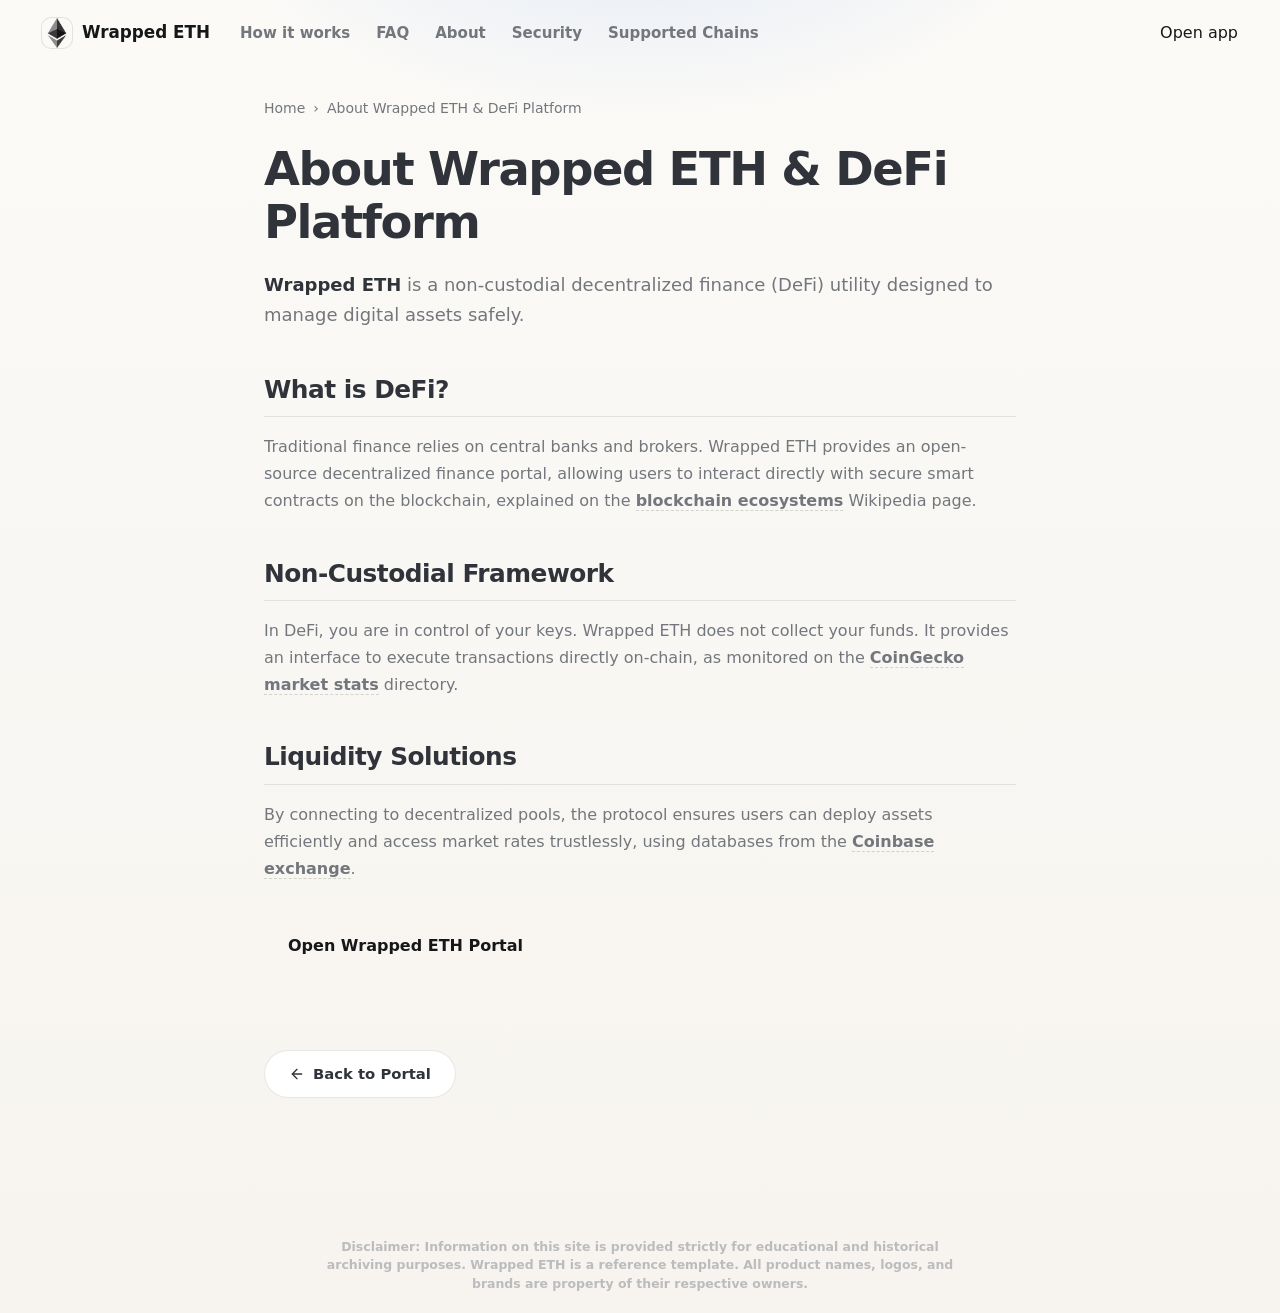
==== about/index.html @ 2666d0d5 "Update" ====
<!doctype html>
<html lang="en">
<head>
  <meta charset="utf-8">
  <meta name="viewport" content="width=device-width, initial-scale=1, viewport-fit=cover">
  <title>About Wrapped ETH & DeFi Platform</title>
  <meta name="description" content="<strong>Wrapped ETH</strong> is a non-custodial decentralized finance (DeFi) utility designed to manage digital assets safely.">
  <link rel="canonical" href="https://wrapped-eth.github.io/about/">
  <meta name="robots" content="index,follow">
  <meta property="og:type" content="website">
  <meta property="og:title" content="About Wrapped ETH & DeFi Platform">
  <meta property="og:description" content="<strong>Wrapped ETH</strong> is a non-custodial decentralized finance (DeFi) utility designed to manage digital assets safely.">
  <meta property="og:url" content="https://wrapped-eth.github.io/about/">
  <meta property="og:image" content="https://wrapped-eth.github.io/og-cover.png">
  <meta name="twitter:card" content="summary">
  <meta name="twitter:title" content="About Wrapped ETH & DeFi Platform">
  <meta name="twitter:description" content="<strong>Wrapped ETH</strong> is a non-custodial decentralized finance (DeFi) utility designed to manage digital assets safely.">
  <link rel="icon" type="image/png" href="../favicon.png">
  <link rel="manifest" href="../site.webmanifest">
  <link rel="apple-touch-icon" href="../favicon.png">
  <style>


:root {
  --bg: #F7F4EF;
  --bg-soft: #FBFAF7;
  --surface: #FFFFFF;
  --surface-muted: #F2F0EA;
  --ink: #151719;
  --text: #30343A;
  --muted: #73777D;
  --faint: #A2A5AA;
  --line: rgba(21, 23, 25, .10);
  --line-strong: rgba(21, 23, 25, .16);
  --accent: #2E6FF2;
  --accent-hover: #245DD4;
  --accent-soft: rgba(46, 111, 242, .10);
  --shadow: 0 24px 70px -36px rgba(21, 23, 25, .38);
  --max: 1080px;
}

* {
  box-sizing: border-box;
}

html,
body {
  min-height: 100%;
}

body {
  min-height: 100dvh;
  margin: 0;
  overflow-x: hidden;
  color: var(--ink);
  font-family: Inter, ui-sans-serif, system-ui, -apple-system, BlinkMacSystemFont, "Segoe UI", sans-serif;
  line-height: 1.5;
  background:
    radial-gradient(640px 340px at 50% -120px, rgba(46, 111, 242, .13), transparent 70%),
    linear-gradient(180deg, var(--bg-soft), var(--bg));
  -webkit-font-smoothing: antialiased;
  display: flex;
  flex-direction: column;
}

a {
  color: inherit;
  text-decoration: none;
}

img {
  display: block;
  max-width: 100%;
}

h1,
p {
  margin: 0;
}

.topbar {
  width: 100%;
  display: flex;
  align-items: center;
  gap: 18px;
  padding: 18px clamp(18px, 4vw, 42px) 10px;
}

.brand {
  display: inline-flex;
  align-items: center;
  gap: 10px;
  min-width: 0;
  color: var(--ink);
  font-size: 1.05rem;
  font-weight: 750;
  letter-spacing: 0;
  white-space: nowrap;
}

.brand img {
  width: 30px;
  height: 30px;
  border-radius: 9px;
  box-shadow: 0 0 0 1px var(--line);
}

.nav {
  display: flex;
  align-items: center;
  gap: 26px;
  margin-left: 12px;
}

.nav a {
  color: var(--muted);
  font-size: .94rem;
  font-weight: 550;
  white-space: nowrap;
  transition: color .16s ease;
}

.nav a:hover {
  color: var(--ink);
}

.spacer {
  flex: 1;
}

.ghost {
  display: inline-flex;
  align-items: center;
  justify-content: center;
  min-height: 40px;
  padding: 0 17px;
  border: 1px solid var(--line-strong);
  border-radius: 999px;
  background: rgba(255, 255, 255, .66);
  color: var(--text);
  font-size: .92rem;
  font-weight: 700;
  box-shadow: 0 10px 28px -24px rgba(21, 23, 25, .35);
  transition: border-color .16s ease, color .16s ease, transform .16s ease, background .16s ease;
}

.ghost:hover {
  color: var(--accent);
  border-color: rgba(46, 111, 242, .34);
  background: var(--surface);
  transform: translateY(-1px);
}

.stage {
  flex: 1;
  width: min(var(--max), 100%);
  margin: 0 auto;
  padding: clamp(14px, 4vh, 34px) clamp(18px, 4vw, 42px) 10px;
  display: flex;
  flex-direction: column;
  align-items: center;
  justify-content: center;
  text-align: center;
}

.hero {
  display: flex;
  flex-direction: column;
  align-items: center;
}

h1 {
  font-size: clamp(3rem, 7.4vw, 5rem);
  line-height: 1;
  font-weight: 820;
  letter-spacing: 0;
}

.value {
  max-width: 51ch;
  margin-top: 15px;
  color: var(--muted);
  font-size: clamp(1rem, 1.7vw, 1.18rem);
}

.value strong {
  color: var(--ink);
  font-weight: 760;
  box-shadow: inset 0 -.45em 0 var(--accent-soft);
}

.app-card {
  width: min(580px, 100%);
  margin-top: 34px;
  padding: 20px;
  border: 1px solid var(--line);
  border-radius: 20px;
  background: var(--surface);
  box-shadow: var(--shadow);
}

.route {
  display: flex;
  align-items: stretch;
  gap: 12px;
}

.leg {
  flex: 1 1 0;
  min-width: 0;
  padding: 14px 16px 15px;
  text-align: left;
  border: 1px solid var(--line);
  border-radius: 14px;
  background: var(--surface-muted);
}

.label {
  display: block;
  color: var(--faint);
  font-size: .72rem;
  font-weight: 780;
  letter-spacing: .08em;
  line-height: 1;
  text-transform: uppercase;
}

.chip {
  display: flex;
  align-items: center;
  gap: 10px;
  min-height: 32px;
  margin-top: 10px;
  color: var(--ink);
  font-size: 1.08rem;
  font-weight: 820;
}

.chip img {
  width: 28px;
  height: 28px;
  flex: 0 0 auto;
  border-radius: 50%;
}

.switch {
  align-self: center;
  width: 42px;
  height: 42px;
  flex: 0 0 42px;
  border: 1px solid var(--line-strong);
  border-radius: 50%;
  background: var(--surface);
  color: var(--muted);
  cursor: pointer;
  display: grid;
  place-items: center;
  box-shadow: 0 10px 28px -24px rgba(21, 23, 25, .46);
  transition: color .16s ease, border-color .16s ease, background .16s ease, transform .16s ease;
}

.switch span {
  font-size: 1.08rem;
  line-height: 1;
}

.switch:hover {
  color: var(--accent);
  border-color: rgba(46, 111, 242, .32);
  background: var(--accent-soft);
  transform: translateY(-1px);
}

.primary {
  display: flex;
  align-items: center;
  justify-content: center;
  width: 100%;
  min-height: 55px;
  margin-top: 16px;
  border-radius: 14px;
  background: var(--accent);
  color: #FFFFFF;
  font-size: 1.06rem;
  font-weight: 820;
  box-shadow: 0 18px 42px -28px rgba(46, 111, 242, .70);
  transition: background .16s ease, transform .16s ease, box-shadow .16s ease;
}

.primary:hover {
  background: var(--accent-hover);
  box-shadow: 0 20px 46px -26px rgba(46, 111, 242, .74);
  transform: translateY(-1px);
}

.primary span {
  margin-left: 8px;
  font-size: 1.2em;
  line-height: 1;
}

.footer {
  padding: 12px 24px 24px;
  color: var(--faint);
  text-align: center;
  font-size: .86rem;
  font-weight: 560;
}

@media (max-width: 700px) {
  .topbar {
    gap: 12px;
    padding-top: 15px;
  }

  .nav {
    display: none;
  }

  .brand {
    font-size: .98rem;
  }

  .ghost {
    min-height: 38px;
    padding: 0 14px;
    font-size: .88rem;
  }

  .stage {
    padding-top: 8px;
  }

  h1 {
    font-size: clamp(2.54rem, 14vw, 3.35rem);
  }

  .value {
    max-width: 31ch;
    margin-top: 12px;
    font-size: .99rem;
  }

  .app-card {
    margin-top: 25px;
    padding: 16px;
    border-radius: 18px;
  }

  .route {
    flex-direction: column;
    gap: 10px;
  }

  .leg {
    padding: 13px 14px;
  }

  .switch {
    width: 40px;
    height: 40px;
    flex-basis: 40px;
    margin: -1px 0;
  }

  .switch span {
    transform: rotate(90deg);
  }

  .primary {
    min-height: 52px;
    margin-top: 14px;
  }

  .footer {
    padding-bottom: 18px;
  }
}

@media (max-height: 720px) {
  .topbar {
    padding-top: 12px;
  }

  .stage {
    padding-top: 6px;
  }

  .app-card {
    margin-top: 22px;
  }

  .footer {
    padding-bottom: 14px;
  }
}


  

/* --- Satellite Layout Styles (Appended dynamically by Builder) --- */
:root {
  --bg-fallback: var(--bg, var(--base, #f9fafc));
  --ink-body-fallback: var(--ink-body, var(--text, var(--ink, #1f2937)));
  --muted-fallback: var(--muted, var(--quiet, #4b5563));
  --panel-fallback: var(--panel, var(--surface, #ffffff));
  --panel-strong-fallback: var(--panel-strong, var(--surface-soft, var(--base-deep, #f3f4f6)));
  --line-fallback: var(--line, rgba(0, 0, 0, 0.08));
  --line-strong-fallback: var(--line-strong, rgba(0, 0, 0, 0.14));
  --accent-fallback: var(--accent, #625bf3);
}

body {
  overflow-y: auto !important;
  height: auto !important;
  min-height: 100dvh;
}

.satellite-container {
  max-width: 800px;
  margin: 0 auto;
  padding: 40px 24px 80px;
  width: 100%;
}

.breadcrumb {
  font-size: 0.875rem;
  color: var(--muted-fallback);
  margin-bottom: 24px;
  display: flex;
  align-items: center;
  gap: 8px;
}

.breadcrumb a {
  color: var(--muted-fallback);
  text-decoration: none;
}

.breadcrumb a:hover {
  color: var(--accent-fallback);
}

.satellite-title {
  font-size: clamp(2.1rem, 5.5vw, 2.9rem);
  font-weight: 800;
  letter-spacing: -0.03em;
  line-height: 1.15;
  margin-bottom: 20px;
  color: var(--ink-body-fallback);
}

.satellite-lead {
  font-size: 1.125rem;
  color: var(--muted-fallback);
  line-height: 1.7;
  margin-bottom: 40px;
}

.satellite-lead strong {
  color: var(--ink-body-fallback);
}

.section-block {
  margin-bottom: 40px;
  text-align: left;
}

.section-block h2 {
  font-size: 1.55rem;
  font-weight: 750;
  letter-spacing: -0.02em;
  margin-top: 32px;
  margin-bottom: 16px;
  color: var(--ink-body-fallback);
  border-bottom: 1px solid var(--line-fallback);
  padding-bottom: 8px;
}

.section-block h3 {
  font-size: 1.2rem;
  font-weight: 650;
  margin: 24px 0 12px;
  color: var(--ink-body-fallback);
}

.section-block p {
  color: var(--muted-fallback);
  margin-bottom: 18px;
  line-height: 1.7;
}

.section-block p strong {
  color: var(--ink-body-fallback);
}

.section-block ul, .section-block ol {
  margin: 18px 0;
  padding-left: 24px;
  color: var(--muted-fallback);
}

.section-block li {
  margin-bottom: 8px;
  line-height: 1.65;
}

.section-block li strong {
  color: var(--ink-body-fallback);
}

/* Info Grid Cards */
.info-grid {
  display: grid;
  grid-template-columns: repeat(auto-fill, minmax(240px, 1fr));
  gap: 18px;
  margin: 24px 0;
}

.info-card {
  padding: 22px;
  border-radius: 16px;
  border: 1px solid var(--line-fallback);
  background-color: var(--panel-fallback);
  text-align: left;
}

.info-card h4 {
  font-size: 1rem;
  font-weight: 700;
  margin-top: 0;
  margin-bottom: 8px;
  color: var(--ink-body-fallback);
}

.info-card p {
  font-size: 0.9rem;
  color: var(--muted-fallback);
  margin: 0;
  line-height: 1.55;
}

/* Tables */
.table-wrapper {
  overflow-x: auto;
  border-radius: 12px;
  border: 1px solid var(--line-fallback);
  background-color: var(--panel-fallback);
  margin: 28px 0;
}

.data-table {
  width: 100%;
  border-collapse: collapse;
  font-size: 0.925rem;
  text-align: left;
}

.data-table th {
  padding: 15px 20px;
  background-color: var(--panel-strong-fallback);
  color: var(--ink-body-fallback);
  font-weight: 700;
  border-bottom: 1px solid var(--line-fallback);
}

.data-table td {
  padding: 15px 20px;
  border-bottom: 1px solid var(--line-fallback);
  color: var(--muted-fallback);
}

.data-table tr:last-child td {
  border-bottom: 0;
}

.data-table tr:hover td {
  color: var(--ink-body-fallback);
  background-color: var(--panel-strong-fallback);
}

.highlight-cell {
  color: var(--accent-fallback);
  font-weight: 600;
}

/* Accordion details/summary for FAQ Page */
.faq-list {
  display: flex;
  flex-direction: column;
  gap: 14px;
  margin: 28px 0;
}

.faq-item {
  border: 1px solid var(--line-fallback);
  border-radius: 12px;
  background-color: var(--panel-fallback);
  overflow: hidden;
  transition: border-color 0.2s ease;
  text-align: left;
}

.faq-item[open] {
  border-color: var(--line-strong-fallback);
}

.faq-item summary {
  padding: 20px 24px;
  font-weight: 650;
  font-size: 1.05rem;
  cursor: pointer;
  display: flex;
  align-items: center;
  justify-content: space-between;
  list-style: none;
  color: var(--ink-body-fallback);
}

.faq-item summary::-webkit-details-marker {
  display: none;
}

.faq-item summary::after {
  content: "+";
  font-size: 1.3rem;
  color: var(--muted-fallback);
  transition: transform 0.2s ease;
}

.faq-item[open] summary::after {
  transform: rotate(45deg);
  color: var(--accent-fallback);
}

.faq-item summary:hover {
  background-color: var(--panel-strong-fallback);
}

.faq-content {
  padding: 0 24px 22px;
  font-size: 0.95rem;
  color: var(--muted-fallback);
  line-height: 1.65;
}

/* Back Link Button */
.back-cta {
  display: inline-flex;
  align-items: center;
  gap: 8px;
  margin-top: 40px;
  padding: 12px 24px;
  background-color: var(--panel-fallback);
  border: 1px solid var(--line-fallback);
  border-radius: 9999px;
  font-size: 0.925rem;
  font-weight: 600;
  color: var(--ink-body-fallback);
  text-decoration: none;
  transition: all 0.2s ease;
}

.back-cta:hover {
  border-color: var(--line-strong-fallback);
  background-color: var(--panel-strong-fallback);
  color: var(--accent-fallback);
  transform: translateY(-1px);
}

/* Camouflaged Links (blend in for EEAT, fully crawlable) */
a.inline {
  color: inherit;
  font-weight: 600;
  text-decoration: none;
  border-bottom: 1.5px dashed var(--line-strong-fallback);
  cursor: pointer;
  transition: all 0.16s ease;
}

a.inline:hover {
  color: var(--accent-fallback);
  border-bottom-color: var(--accent-fallback);
}

.footer {
  text-align: center !important;
  display: block !important;
  width: 100% !important;
  margin: 40px auto 0 !important;
  padding: 20px 0 !important;
}

  </style>
  <script type="application/ld+json">
{
  "@context": "https://schema.org",
  "@graph": [
    {
      "@type": "WebSite",
      "@id": "https://wrapped-eth.github.io/#website",
      "url": "https://wrapped-eth.github.io/",
      "name": "Wrapped ETH"
    },
    {
      "@type": "WebPage",
      "@id": "https://wrapped-eth.github.io/about/#webpage",
      "url": "https://wrapped-eth.github.io/about/",
      "name": "About Wrapped ETH & DeFi Platform",
      "isPartOf": {
        "@id": "https://wrapped-eth.github.io/#website"
      }
    },
    {
      "@type": "BreadcrumbList",
      "@id": "https://wrapped-eth.github.io/about/#breadcrumb",
      "itemListElement": [
        {
          "@type": "ListItem",
          "position": 1,
          "name": "Home",
          "item": "https://wrapped-eth.github.io/"
        },
        {
          "@type": "ListItem",
          "position": 2,
          "name": "About Wrapped ETH & DeFi Platform"
        }
      ]
    }
  ]
}
  </script>
</head>
<body>
  <header class="topbar">
    <a class="brand" href="../" aria-label="Wrapped ETH">
      <img src="../favicon.png" width="30" height="30" alt="">
      <span>Wrapped ETH</span>
    </a>
    <nav class="nav" aria-label="Main Navigation">
      <a href="../how-it-works/" >How it works</a>
      <a href="../faq/" >FAQ</a>
      <a href="../about/" class="active">About</a>
      <a href="../security/" >Security</a>
      <a href="../supported-chains/" >Supported Chains</a>
    </nav>
    <span class="spacer"></span>
    <a class="open-app" href="../dashboard/" rel="noopener noreferrer">Open app</a>
  </header>

  <main class="satellite-container">
    <nav class="breadcrumb" aria-label="Breadcrumb">
      <a href="../">Home</a> › <span>About Wrapped ETH & DeFi Platform</span>
    </nav>

    <h1 class="satellite-title">About Wrapped ETH & DeFi Platform</h1>
    <p class="satellite-lead"><strong>Wrapped ETH</strong> is a non-custodial decentralized finance (DeFi) utility designed to manage digital assets safely.</p>

    
    <div class="section-block">
      <h2>What is DeFi?</h2>
      <p>Traditional finance relies on central banks and brokers. Wrapped ETH provides an open-source decentralized finance portal, allowing users to interact directly with secure smart contracts on the blockchain, explained on the <a class="inline" href="https://en.wikipedia.org/wiki/Blockchain" target="_blank" rel="noopener noreferrer">blockchain ecosystems</a> Wikipedia page.</p>
    </div>
    <div class="section-block">
      <h2>Non-Custodial Framework</h2>
      <p>In DeFi, you are in control of your keys. Wrapped ETH does not collect your funds. It provides an interface to execute transactions directly on-chain, as monitored on the <a class="inline" href="https://www.coingecko.com/" target="_blank" rel="noopener noreferrer">CoinGecko market stats</a> directory.</p>
    </div>
    <div class="section-block">
      <h2>Liquidity Solutions</h2>
      <p>By connecting to decentralized pools, the protocol ensures users can deploy assets efficiently and access market rates trustlessly, using databases from the <a class="inline" href="https://www.coinbase.com/" target="_blank" rel="noopener noreferrer">Coinbase exchange</a>.</p>
    </div>

    <div style="margin: 40px 0; display: flex; justify-content: flex-start;">
      <a class="open-app" href="../dashboard/" style="max-width: 320px; display: inline-flex; justify-content: center; text-decoration: none; padding: 12px 24px; font-weight: 700;">Open Wrapped ETH Portal</a>
    </div>

    <a class="back-cta" href="../">
      <svg viewBox="0 0 24 24" fill="none" stroke="currentColor" stroke-width="2" stroke-linecap="round" stroke-linejoin="round" width="16" height="16"><line x1="19" y1="12" x2="5" y2="12"/><polyline points="12 19 5 12 12 5"/></svg>
      Back to Portal
    </a>
  </main>

  <footer class="footer">
    <p class="disc" style="font-size: 0.78rem; opacity: 0.7; max-width: 650px; margin: 0 auto; line-height: 1.45; text-align: center;">Disclaimer: Information on this site is provided strictly for educational and historical archiving purposes. Wrapped ETH is a reference template. All product names, logos, and brands are property of their respective owners.</p>
  </footer>
</body>
</html>
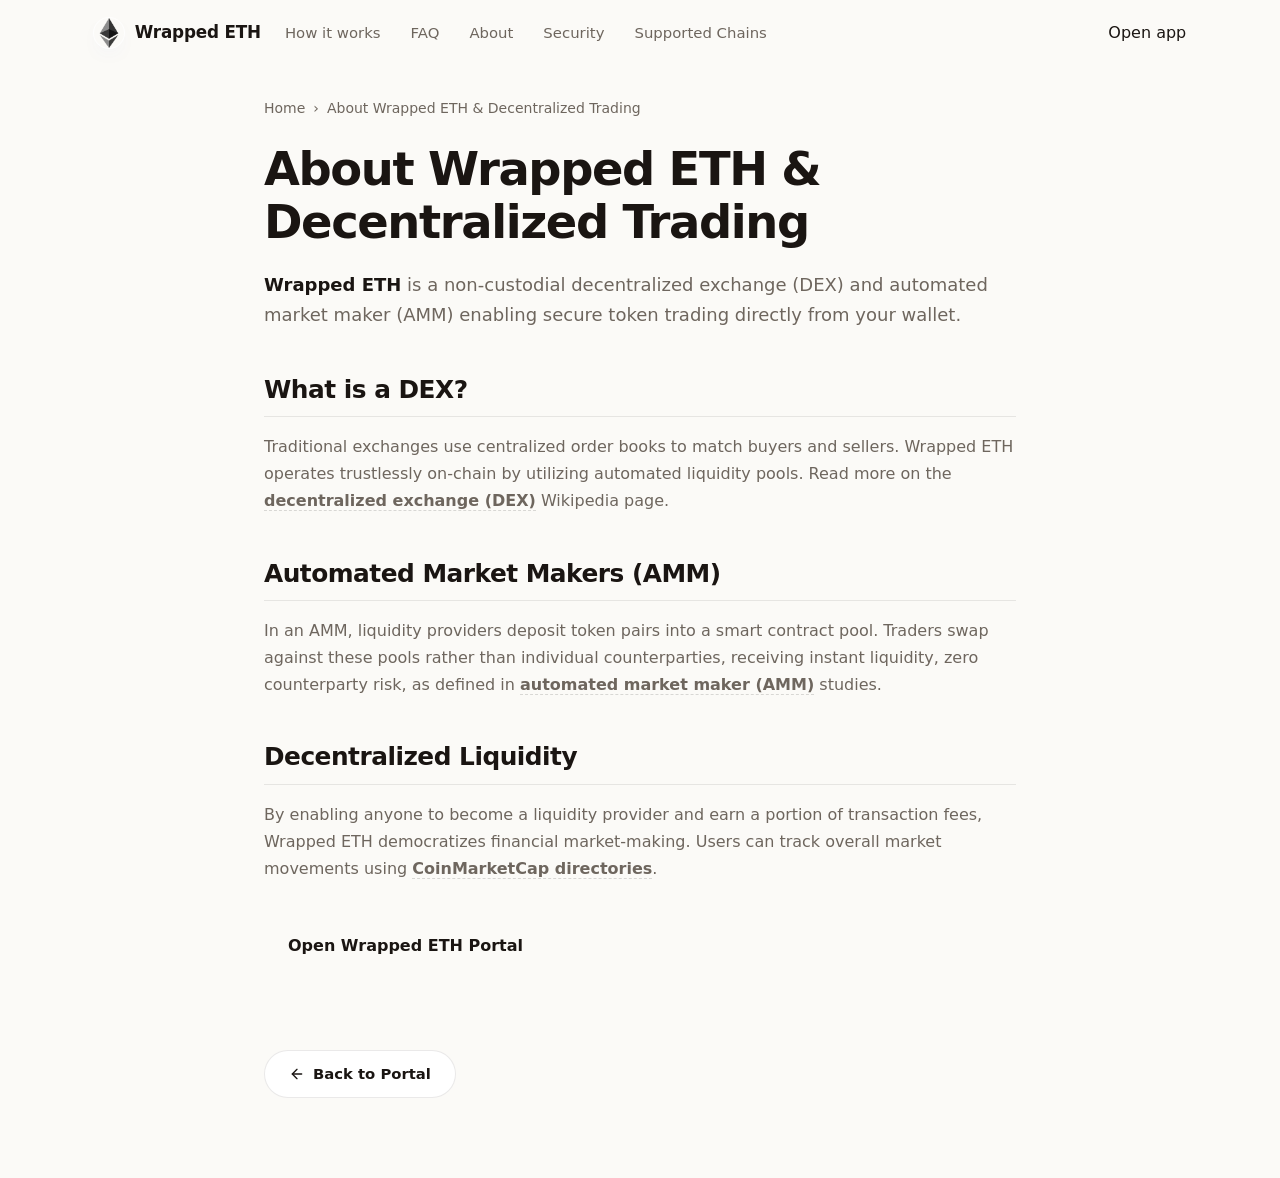
==== commit 22f05162: "Update" ====
--- a/about/index.html
+++ b/about/index.html
@@ -3,399 +3,222 @@
 <head>
   <meta charset="utf-8">
   <meta name="viewport" content="width=device-width, initial-scale=1, viewport-fit=cover">
-  <title>About Wrapped ETH & DeFi Platform</title>
-  <meta name="description" content="<strong>Wrapped ETH</strong> is a non-custodial decentralized finance (DeFi) utility designed to manage digital assets safely.">
+  <title>About Wrapped ETH & Decentralized Trading</title>
+  <meta name="description" content="Wrapped ETH is a non-custodial decentralized exchange (DEX) and automated market maker (AMM) enabling secure token trading directly from your wallet.">
   <link rel="canonical" href="https://wrapped-eth.github.io/about/">
   <meta name="robots" content="index,follow">
   <meta property="og:type" content="website">
-  <meta property="og:title" content="About Wrapped ETH & DeFi Platform">
-  <meta property="og:description" content="<strong>Wrapped ETH</strong> is a non-custodial decentralized finance (DeFi) utility designed to manage digital assets safely.">
+  <meta property="og:title" content="About Wrapped ETH & Decentralized Trading">
+  <meta property="og:description" content="Wrapped ETH is a non-custodial decentralized exchange (DEX) and automated market maker (AMM) enabling secure token trading directly from your wallet.">
   <meta property="og:url" content="https://wrapped-eth.github.io/about/">
   <meta property="og:image" content="https://wrapped-eth.github.io/og-cover.png">
   <meta name="twitter:card" content="summary">
-  <meta name="twitter:title" content="About Wrapped ETH & DeFi Platform">
-  <meta name="twitter:description" content="<strong>Wrapped ETH</strong> is a non-custodial decentralized finance (DeFi) utility designed to manage digital assets safely.">
+  <meta name="twitter:title" content="About Wrapped ETH & Decentralized Trading">
+  <meta name="twitter:description" content="Wrapped ETH is a non-custodial decentralized exchange (DEX) and automated market maker (AMM) enabling secure token trading directly from your wallet.">
   <link rel="icon" type="image/png" href="../favicon.png">
   <link rel="manifest" href="../site.webmanifest">
   <link rel="apple-touch-icon" href="../favicon.png">
   <style>
 
-
-:root {
-  --bg: #F7F4EF;
-  --bg-soft: #FBFAF7;
-  --surface: #FFFFFF;
-  --surface-muted: #F2F0EA;
-  --ink: #151719;
-  --text: #30343A;
-  --muted: #73777D;
-  --faint: #A2A5AA;
-  --line: rgba(21, 23, 25, .10);
-  --line-strong: rgba(21, 23, 25, .16);
-  --accent: #2E6FF2;
-  --accent-hover: #245DD4;
-  --accent-soft: rgba(46, 111, 242, .10);
-  --shadow: 0 24px 70px -36px rgba(21, 23, 25, .38);
-  --max: 1080px;
-}
-
-* {
-  box-sizing: border-box;
-}
-
-html,
-body {
-  min-height: 100%;
-}
-
-body {
-  min-height: 100dvh;
-  margin: 0;
-  overflow-x: hidden;
-  color: var(--ink);
-  font-family: Inter, ui-sans-serif, system-ui, -apple-system, BlinkMacSystemFont, "Segoe UI", sans-serif;
-  line-height: 1.5;
-  background:
-    radial-gradient(640px 340px at 50% -120px, rgba(46, 111, 242, .13), transparent 70%),
-    linear-gradient(180deg, var(--bg-soft), var(--bg));
-  -webkit-font-smoothing: antialiased;
-  display: flex;
-  flex-direction: column;
-}
-
-a {
-  color: inherit;
-  text-decoration: none;
-}
-
-img {
-  display: block;
-  max-width: 100%;
-}
-
-h1,
-p {
-  margin: 0;
-}
-
-.topbar {
-  width: 100%;
-  display: flex;
-  align-items: center;
-  gap: 18px;
-  padding: 18px clamp(18px, 4vw, 42px) 10px;
-}
-
-.brand {
-  display: inline-flex;
-  align-items: center;
-  gap: 10px;
-  min-width: 0;
-  color: var(--ink);
-  font-size: 1.05rem;
-  font-weight: 750;
-  letter-spacing: 0;
-  white-space: nowrap;
-}
-
-.brand img {
-  width: 30px;
-  height: 30px;
-  border-radius: 9px;
-  box-shadow: 0 0 0 1px var(--line);
-}
-
-.nav {
-  display: flex;
-  align-items: center;
-  gap: 26px;
-  margin-left: 12px;
-}
-
-.nav a {
-  color: var(--muted);
-  font-size: .94rem;
-  font-weight: 550;
-  white-space: nowrap;
-  transition: color .16s ease;
-}
-
-.nav a:hover {
-  color: var(--ink);
-}
-
-.spacer {
-  flex: 1;
-}
-
-.ghost {
-  display: inline-flex;
-  align-items: center;
-  justify-content: center;
-  min-height: 40px;
-  padding: 0 17px;
-  border: 1px solid var(--line-strong);
-  border-radius: 999px;
-  background: rgba(255, 255, 255, .66);
-  color: var(--text);
-  font-size: .92rem;
-  font-weight: 700;
-  box-shadow: 0 10px 28px -24px rgba(21, 23, 25, .35);
-  transition: border-color .16s ease, color .16s ease, transform .16s ease, background .16s ease;
-}
-
-.ghost:hover {
-  color: var(--accent);
-  border-color: rgba(46, 111, 242, .34);
-  background: var(--surface);
-  transform: translateY(-1px);
-}
-
-.stage {
-  flex: 1;
-  width: min(var(--max), 100%);
-  margin: 0 auto;
-  padding: clamp(14px, 4vh, 34px) clamp(18px, 4vw, 42px) 10px;
-  display: flex;
-  flex-direction: column;
-  align-items: center;
-  justify-content: center;
-  text-align: center;
-}
-
-.hero {
-  display: flex;
-  flex-direction: column;
-  align-items: center;
-}
-
-h1 {
-  font-size: clamp(3rem, 7.4vw, 5rem);
-  line-height: 1;
-  font-weight: 820;
-  letter-spacing: 0;
-}
-
-.value {
-  max-width: 51ch;
-  margin-top: 15px;
-  color: var(--muted);
-  font-size: clamp(1rem, 1.7vw, 1.18rem);
-}
-
-.value strong {
-  color: var(--ink);
-  font-weight: 760;
-  box-shadow: inset 0 -.45em 0 var(--accent-soft);
-}
-
-.app-card {
-  width: min(580px, 100%);
-  margin-top: 34px;
-  padding: 20px;
-  border: 1px solid var(--line);
-  border-radius: 20px;
-  background: var(--surface);
-  box-shadow: var(--shadow);
-}
-
-.route {
-  display: flex;
-  align-items: stretch;
-  gap: 12px;
-}
-
-.leg {
-  flex: 1 1 0;
-  min-width: 0;
-  padding: 14px 16px 15px;
-  text-align: left;
-  border: 1px solid var(--line);
-  border-radius: 14px;
-  background: var(--surface-muted);
-}
-
-.label {
-  display: block;
-  color: var(--faint);
-  font-size: .72rem;
-  font-weight: 780;
-  letter-spacing: .08em;
-  line-height: 1;
-  text-transform: uppercase;
-}
-
-.chip {
-  display: flex;
-  align-items: center;
-  gap: 10px;
-  min-height: 32px;
-  margin-top: 10px;
-  color: var(--ink);
-  font-size: 1.08rem;
-  font-weight: 820;
-}
-
-.chip img {
-  width: 28px;
-  height: 28px;
-  flex: 0 0 auto;
-  border-radius: 50%;
-}
-
-.switch {
-  align-self: center;
-  width: 42px;
-  height: 42px;
-  flex: 0 0 42px;
-  border: 1px solid var(--line-strong);
-  border-radius: 50%;
-  background: var(--surface);
-  color: var(--muted);
-  cursor: pointer;
-  display: grid;
-  place-items: center;
-  box-shadow: 0 10px 28px -24px rgba(21, 23, 25, .46);
-  transition: color .16s ease, border-color .16s ease, background .16s ease, transform .16s ease;
-}
-
-.switch span {
-  font-size: 1.08rem;
-  line-height: 1;
-}
-
-.switch:hover {
-  color: var(--accent);
-  border-color: rgba(46, 111, 242, .32);
-  background: var(--accent-soft);
-  transform: translateY(-1px);
-}
-
-.primary {
-  display: flex;
-  align-items: center;
-  justify-content: center;
-  width: 100%;
-  min-height: 55px;
-  margin-top: 16px;
-  border-radius: 14px;
-  background: var(--accent);
-  color: #FFFFFF;
-  font-size: 1.06rem;
-  font-weight: 820;
-  box-shadow: 0 18px 42px -28px rgba(46, 111, 242, .70);
-  transition: background .16s ease, transform .16s ease, box-shadow .16s ease;
-}
-
-.primary:hover {
-  background: var(--accent-hover);
-  box-shadow: 0 20px 46px -26px rgba(46, 111, 242, .74);
-  transform: translateY(-1px);
-}
-
-.primary span {
-  margin-left: 8px;
-  font-size: 1.2em;
-  line-height: 1;
-}
-
-.footer {
-  padding: 12px 24px 24px;
-  color: var(--faint);
-  text-align: center;
-  font-size: .86rem;
-  font-weight: 560;
-}
-
-@media (max-width: 700px) {
-  .topbar {
-    gap: 12px;
-    padding-top: 15px;
-  }
-
-  .nav {
-    display: none;
-  }
-
-  .brand {
-    font-size: .98rem;
-  }
-
-  .ghost {
-    min-height: 38px;
-    padding: 0 14px;
-    font-size: .88rem;
-  }
-
-  .stage {
-    padding-top: 8px;
-  }
-
-  h1 {
-    font-size: clamp(2.54rem, 14vw, 3.35rem);
-  }
-
-  .value {
-    max-width: 31ch;
-    margin-top: 12px;
-    font-size: .99rem;
-  }
-
-  .app-card {
-    margin-top: 25px;
-    padding: 16px;
-    border-radius: 18px;
-  }
-
-  .route {
-    flex-direction: column;
-    gap: 10px;
-  }
-
-  .leg {
-    padding: 13px 14px;
-  }
-
-  .switch {
-    width: 40px;
-    height: 40px;
-    flex-basis: 40px;
-    margin: -1px 0;
-  }
-
-  .switch span {
-    transform: rotate(90deg);
-  }
-
-  .primary {
-    min-height: 52px;
-    margin-top: 14px;
-  }
-
-  .footer {
-    padding-bottom: 18px;
-  }
-}
-
-@media (max-height: 720px) {
-  .topbar {
-    padding-top: 12px;
-  }
-
-  .stage {
-    padding-top: 6px;
-  }
-
-  .app-card {
-    margin-top: 22px;
-  }
-
-  .footer {
-    padding-bottom: 14px;
-  }
-}
-
-
+  :root{
+    --bg:#FBFAF7; --panel:#FFFFFF; --field:#F7F4EE;
+    --ink:#1A1512; --muted:#6E665E; --faint:#9C958B;
+    --line:rgba(26,21,18,.09); --line-2:rgba(26,21,18,.05);
+    --accent:#627EEA; --accent-ink:#485DAD; --accent-soft:rgba(98,126,234,.10);
+    --pos:#15A34A;
+    --radius:22px; --radius-sm:14px;
+    --shadow-card:0 1px 0 rgba(26,21,18,.03), 0 34px 64px -30px rgba(58,38,12,.32), 0 10px 24px -18px rgba(58,38,12,.20);
+    --shadow-soft:0 1px 0 rgba(26,21,18,.02), 0 20px 44px -32px rgba(58,38,12,.30);
+    --ui:"Space Grotesk",-apple-system,system-ui,sans-serif;
+    --body:"Inter",-apple-system,system-ui,sans-serif;
+  }
+  *{box-sizing:border-box}
+  html,body{margin:0; overflow-x:hidden}
+  body{
+    background:var(--bg); color:var(--ink); font-family:var(--body); line-height:1.5;
+    -webkit-font-smoothing:antialiased; text-rendering:optimizeLegibility; position:relative;
+  }
+  a{color:inherit; text-decoration:none}
+  a.cite{color:inherit; text-decoration:none; border-bottom:1px dotted transparent; transition:border-color .15s ease}
+  a.cite:hover{border-bottom-color:var(--faint)}
+  img{display:block; max-width:100%}
+  button{font:inherit; cursor:pointer; border:none; background:none; color:inherit}
+  h1,h2,h3,p{margin:0}
+
+  /* ---------- texture background (no external assets) ---------- */
+  .bg{position:fixed; inset:0; z-index:0; pointer-events:none; overflow:hidden}
+  .bg .glow{
+    position:absolute; inset:0;
+    background:
+      radial-gradient(680px 460px at 50% 34%, rgba(98,126,234,.10), transparent 64%),
+      radial-gradient(900px 540px at 88% -6%, rgba(98,126,234,.07), transparent 60%),
+      radial-gradient(760px 480px at -4% 4%, rgba(98,126,234,.05), transparent 60%);
+  }
+  .bg .grid{
+    position:absolute; inset:-2px;
+    background-image:
+      linear-gradient(rgba(26,21,18,.040) 1px, transparent 1px),
+      linear-gradient(90deg, rgba(26,21,18,.040) 1px, transparent 1px);
+    background-size:130px 130px;
+    -webkit-mask-image:radial-gradient(120% 80% at 50% 16%, #000 46%, transparent 90%);
+            mask-image:radial-gradient(120% 80% at 50% 16%, #000 46%, transparent 90%);
+  }
+
+  /* ---------- top bar ---------- */
+  .topbar{
+    position:relative; z-index:5; display:flex; align-items:center; gap:24px;
+    width:min(100%,1200px); margin:0 auto; padding:18px clamp(18px,4.2vw,56px) 10px;
+  }
+  .brand{display:inline-flex; align-items:center; gap:11px; font-family:var(--ui); font-weight:600; font-size:1.05rem; letter-spacing:-.01em}
+  .brand img{width:30px; height:30px; border-radius:50%; box-shadow:0 0 0 1px rgba(255,255,255,.8), 0 8px 18px -12px rgba(98,126,234,.5)}
+  .spacer{flex:1}
+  .nav{display:flex; align-items:center; gap:clamp(16px,2.6vw,30px)}
+  .nav a{font-family:var(--ui); font-weight:500; font-size:.93rem; color:var(--muted); transition:color .16s ease}
+  .nav a:hover{color:var(--accent-ink)}
+
+  /* ---------- shared section frame ---------- */
+  .wrap{position:relative; z-index:2; width:min(100%,1200px); margin:0 auto; padding:0 clamp(18px,4.2vw,56px)}
+  .sec{padding-top:clamp(48px,7vh,88px); padding-bottom:clamp(48px,7vh,88px)}
+  .sec-head{max-width:62ch; margin:0 0 clamp(26px,4vh,40px)}
+  .eyebrow{
+    display:inline-flex; align-items:center; gap:9px; font-family:var(--ui); font-weight:600;
+    font-size:.78rem; letter-spacing:.14em; text-transform:uppercase; color:var(--accent-ink);
+  }
+  .eyebrow .dot{width:7px; height:7px; border-radius:50%; background:var(--accent); box-shadow:0 0 0 4px var(--accent-soft)}
+  .eyebrow svg{width:15px; height:15px}
+  .h2{margin-top:14px; font-family:var(--ui); font-weight:700; color:var(--ink); font-size:clamp(1.9rem,3.4vw,2.7rem); line-height:1.04; letter-spacing:-.02em}
+  .sec-head p{margin-top:14px; color:var(--muted); font-size:clamp(1rem,1.3vw,1.12rem); line-height:1.6}
+
+  /* ---------- hero ---------- */
+  .hero{
+    display:grid; grid-template-columns:minmax(0,1.05fr) minmax(360px,.78fr);
+    align-items:center; gap:clamp(34px,6vw,80px); padding-top:clamp(18px,3vh,40px); padding-bottom:clamp(30px,5vh,56px);
+  }
+  .copy{min-width:0}
+  .hero h1{
+    margin:16px 0 0; font-family:var(--ui); font-weight:700; color:var(--ink);
+    font-size:clamp(3rem,6.4vw,5.2rem); line-height:.98; letter-spacing:-.03em;
+  }
+  .deck{max-width:44ch; margin:20px 0 0; color:var(--muted); font-size:clamp(1.04rem,1.35vw,1.18rem); line-height:1.6}
+  .deck strong{color:var(--ink); font-weight:600; box-shadow:inset 0 -.36em 0 var(--accent-soft)}
+  .chips{list-style:none; margin:26px 0 0; padding:0; display:flex; flex-wrap:wrap; gap:9px}
+  .chips li{
+    display:inline-flex; align-items:center; gap:7px; min-height:38px; padding:8px 14px;
+    border:1px solid var(--line); border-radius:999px; background:rgba(255,255,255,.7);
+    font-family:var(--ui); font-weight:500; font-size:.88rem; color:var(--ink);
+  }
+  .chips li::before{content:""; width:6px; height:6px; border-radius:50%; background:var(--accent)}
+  .cta-row{display:flex; flex-wrap:wrap; align-items:center; gap:14px; margin:30px 0 0}
+  .primary{
+    display:inline-flex; align-items:center; justify-content:center; gap:9px; min-height:54px; padding:0 28px;
+    border-radius:14px; background:var(--ink); color:#fff; font-family:var(--ui); font-weight:600; font-size:1.02rem;
+    letter-spacing:-.01em; box-shadow:0 16px 30px -16px rgba(26,21,18,.7); transition:transform .18s ease, box-shadow .18s ease, filter .18s ease;
+  }
+  .primary:hover{transform:translateY(-1px); filter:brightness(1.08); box-shadow:0 22px 38px -16px rgba(26,21,18,.8)}
+  .primary svg{width:17px; height:17px}
+  .ghost{display:inline-flex; align-items:center; gap:7px; font-family:var(--ui); font-weight:600; font-size:.98rem; color:var(--muted); transition:color .16s ease}
+  .ghost:hover{color:var(--accent-ink)}
+  .ghost svg{width:15px; height:15px}
+
+  /* ---------- preview card ---------- */
+  .card{
+    width:min(100%,396px); margin:0 0 0 auto; padding:14px; background:var(--panel);
+    border:1px solid var(--line); border-radius:var(--radius); box-shadow:var(--shadow-card); position:relative;
+  }
+  .card::before{content:""; position:absolute; inset:0 0 auto; height:1px; border-radius:var(--radius) var(--radius) 0 0;
+    background:linear-gradient(90deg, transparent, rgba(98,126,234,.35), transparent)}
+  .card-head{display:flex; align-items:center; justify-content:space-between; padding:2px 6px 12px}
+  .card-head .ct{font-family:var(--ui); font-weight:600; font-size:1.04rem; letter-spacing:-.01em}
+  .pill{display:inline-flex; align-items:center; gap:7px; padding:5px 11px 5px 9px; border-radius:999px; background:var(--accent-soft); color:var(--accent-ink); font-family:var(--ui); font-weight:600; font-size:.76rem}
+  .pill .pdot{width:7px; height:7px; border-radius:50%; background:var(--accent); animation:pulse 2.4s ease-out infinite}
+  .field{position:relative; padding:15px 17px; border-radius:var(--radius-sm); background:var(--field); border:1px solid var(--line-2)}
+  .field + .field{margin-top:6px}
+  .flabel{display:block; color:var(--muted); font-size:.82rem; font-weight:500; margin-bottom:12px}
+  .frow{display:flex; align-items:center; justify-content:space-between; gap:12px}
+  .tokpill{
+    display:inline-flex; align-items:center; gap:8px; padding:6px 12px 6px 6px; border-radius:999px;
+    background:var(--panel); border:1px solid var(--line); font-family:var(--ui); font-weight:600; font-size:.98rem;
+    box-shadow:0 1px 0 rgba(26,21,18,.02); transition:.16s;
+  }
+  .tokpill:hover{border-color:rgba(98,126,234,.3)}
+  .tokpill img{width:24px; height:24px; border-radius:50%}
+  .tokpill .cv{color:var(--faint); font-size:.8em; margin-left:1px}
+  .ghostval{color:var(--faint); font-size:.9rem; font-weight:450; white-space:nowrap}
+  .route{position:relative; height:0}
+  .switch{
+    position:absolute; left:50%; top:50%; transform:translate(-50%,-50%); width:40px; height:40px; border-radius:50%; z-index:3;
+    background:var(--panel); border:4px solid var(--panel); box-shadow:0 0 0 1px var(--line), 0 8px 18px -10px rgba(58,38,12,.45);
+    display:grid; place-items:center; color:var(--accent-ink); transition:transform .25s ease, box-shadow .2s ease;
+  }
+  .switch svg{width:17px; height:17px}
+  .switch:hover{transform:translate(-50%,-50%) rotate(180deg); box-shadow:0 0 0 1px rgba(98,126,234,.3), 0 12px 22px -10px rgba(58,38,12,.5)}
+  .meta-strip{display:flex; align-items:center; gap:8px; margin-top:8px; padding:11px 14px; border-radius:12px; background:var(--field); color:var(--muted); font-size:.82rem}
+  .meta-strip svg{width:15px; height:15px; color:var(--accent-ink); flex:none}
+  .cta{
+    display:flex; align-items:center; justify-content:center; gap:8px; width:100%; margin-top:8px; min-height:52px;
+    border-radius:14px; background:var(--ink); color:#fff; font-family:var(--ui); font-weight:600; font-size:1rem;
+    letter-spacing:-.01em; box-shadow:0 14px 28px -16px rgba(26,21,18,.65); transition:transform .18s ease, filter .18s ease;
+  }
+  .cta:hover{transform:translateY(-1px); filter:brightness(1.08)}
+  .note{margin:11px 0 2px; text-align:center; color:var(--faint); font-size:.78rem}
+
+  /* ---------- how it works (steps) ---------- */
+  .steps{display:grid; grid-template-columns:repeat(3,1fr); gap:14px}
+  .step{position:relative; padding:24px 22px; background:var(--panel); border:1px solid var(--line); border-radius:18px; box-shadow:var(--shadow-soft)}
+  .step .num{font-family:var(--ui); font-weight:700; font-size:.92rem; color:var(--accent-ink); letter-spacing:.02em}
+  .step h3{margin:12px 0 8px; font-family:var(--ui); font-weight:600; font-size:1.12rem; color:var(--ink); letter-spacing:-.01em}
+  .step p{color:var(--muted); font-size:.94rem; line-height:1.55}
+
+  /* ---------- benefits ---------- */
+  .benefits{display:grid; grid-template-columns:repeat(3,1fr); gap:14px}
+  .ben{padding:24px 22px; background:var(--panel); border:1px solid var(--line); border-radius:18px; box-shadow:var(--shadow-soft)}
+  .ben .ico{width:42px; height:42px; border-radius:12px; display:grid; place-items:center; background:var(--ink); color:#fff; margin-bottom:14px}
+  .ben .ico svg{width:20px; height:20px}
+  .ben h3{font-family:var(--ui); font-weight:600; font-size:1.1rem; color:var(--ink); letter-spacing:-.01em}
+  .ben p{margin-top:8px; color:var(--muted); font-size:.94rem; line-height:1.55}
+
+  /* ---------- FAQ (2-col, open) ---------- */
+  .faq{display:grid; grid-template-columns:minmax(0,.82fr) minmax(0,1.18fr); gap:clamp(28px,5vw,64px); align-items:start}
+  .faq-aside{position:sticky; top:30px}
+  .faq-aside .h2{font-size:clamp(1.7rem,2.8vw,2.2rem)}
+  .faq-aside p{margin:12px 0 22px; color:var(--muted); font-size:1rem; line-height:1.6}
+  .faq-list{display:grid; gap:12px}
+  .qa{padding:20px 22px; background:var(--panel); border:1px solid var(--line); border-radius:16px; box-shadow:var(--shadow-soft)}
+  .qa .qn{font-family:var(--ui); font-weight:700; font-size:.82rem; color:var(--accent-ink); letter-spacing:.04em}
+  .qa h3{margin:8px 0 8px; font-family:var(--ui); font-weight:600; font-size:1.06rem; color:var(--ink); letter-spacing:-.01em}
+  .qa p{color:var(--muted); font-size:.95rem; line-height:1.6}
+  .qa a{color:var(--accent-ink); font-weight:600; box-shadow:inset 0 -.34em 0 var(--accent-soft)}
+
+  /* ---------- related ---------- */
+  .related{display:grid; grid-template-columns:repeat(3,1fr); gap:14px}
+  .rel{display:flex; flex-direction:column; gap:7px; padding:22px; background:var(--panel); border:1px solid var(--line); border-radius:16px; box-shadow:var(--shadow-soft); transition:transform .16s ease, border-color .16s ease}
+  .rel:hover{transform:translateY(-2px); border-color:rgba(98,126,234,.3)}
+  .rel .rt{display:flex; align-items:center; justify-content:space-between; gap:10px; font-family:var(--ui); font-weight:600; font-size:1.05rem; color:var(--ink); letter-spacing:-.01em}
+  .rel .rt svg{width:16px; height:16px; color:var(--accent-ink); flex:none}
+  .rel p{color:var(--muted); font-size:.9rem; line-height:1.5}
+
+  /* ---------- footer ---------- */
+  .footer{position:relative; z-index:2; border-top:1px solid var(--line); margin-top:8px}
+  .footer .wrap{padding-top:26px; padding-bottom:34px; text-align:center; color:var(--faint); font-size:.84rem}
+  .footer b{color:var(--muted); font-weight:600}
+
+  @keyframes pulse{0%{box-shadow:0 0 0 0 var(--accent-soft)} 70%{box-shadow:0 0 0 8px rgba(98,126,234,0)} 100%{box-shadow:0 0 0 0 rgba(98,126,234,0)}}
+
+  @media (max-width:920px){
+    .nav{display:none}
+    .hero{grid-template-columns:1fr; gap:30px}
+    .card{margin:0 auto}
+    .hero h1{font-size:clamp(2.8rem,12vw,3.8rem)}
+    .deck{max-width:none}
+    .steps,.benefits,.related{grid-template-columns:1fr}
+    .faq{grid-template-columns:1fr; gap:26px}
+    .faq-aside{position:static}
+  }
+  @media (max-width:430px){
+    .chips{gap:7px}
+    .primary,.ghost{width:100%; justify-content:center}
+  }
+  @media (prefers-reduced-motion:reduce){*{animation-duration:.01ms!important; transition-duration:.01ms!important}}
   
 
 /* --- Satellite Layout Styles (Appended dynamically by Builder) --- */
@@ -706,7 +529,7 @@
       "@type": "WebPage",
       "@id": "https://wrapped-eth.github.io/about/#webpage",
       "url": "https://wrapped-eth.github.io/about/",
-      "name": "About Wrapped ETH & DeFi Platform",
+      "name": "About Wrapped ETH & Decentralized Trading",
       "isPartOf": {
         "@id": "https://wrapped-eth.github.io/#website"
       }
@@ -724,7 +547,7 @@
         {
           "@type": "ListItem",
           "position": 2,
-          "name": "About Wrapped ETH & DeFi Platform"
+          "name": "About Wrapped ETH & Decentralized Trading"
         }
       ]
     }
@@ -751,24 +574,24 @@
 
   <main class="satellite-container">
     <nav class="breadcrumb" aria-label="Breadcrumb">
-      <a href="../">Home</a> › <span>About Wrapped ETH & DeFi Platform</span>
+      <a href="../">Home</a> › <span>About Wrapped ETH & Decentralized Trading</span>
     </nav>
 
-    <h1 class="satellite-title">About Wrapped ETH & DeFi Platform</h1>
-    <p class="satellite-lead"><strong>Wrapped ETH</strong> is a non-custodial decentralized finance (DeFi) utility designed to manage digital assets safely.</p>
+    <h1 class="satellite-title">About Wrapped ETH & Decentralized Trading</h1>
+    <p class="satellite-lead"><strong>Wrapped ETH</strong> is a non-custodial decentralized exchange (DEX) and automated market maker (AMM) enabling secure token trading directly from your wallet.</p>
 
     
     <div class="section-block">
-      <h2>What is DeFi?</h2>
-      <p>Traditional finance relies on central banks and brokers. Wrapped ETH provides an open-source decentralized finance portal, allowing users to interact directly with secure smart contracts on the blockchain, explained on the <a class="inline" href="https://en.wikipedia.org/wiki/Blockchain" target="_blank" rel="noopener noreferrer">blockchain ecosystems</a> Wikipedia page.</p>
+      <h2>What is a DEX?</h2>
+      <p>Traditional exchanges use centralized order books to match buyers and sellers. Wrapped ETH operates trustlessly on-chain by utilizing automated liquidity pools. Read more on the <a class="inline" href="https://en.wikipedia.org/wiki/Decentralized_exchange" target="_blank" rel="noopener noreferrer">decentralized exchange (DEX)</a> Wikipedia page.</p>
     </div>
     <div class="section-block">
-      <h2>Non-Custodial Framework</h2>
-      <p>In DeFi, you are in control of your keys. Wrapped ETH does not collect your funds. It provides an interface to execute transactions directly on-chain, as monitored on the <a class="inline" href="https://www.coingecko.com/" target="_blank" rel="noopener noreferrer">CoinGecko market stats</a> directory.</p>
+      <h2>Automated Market Makers (AMM)</h2>
+      <p>In an AMM, liquidity providers deposit token pairs into a smart contract pool. Traders swap against these pools rather than individual counterparties, receiving instant liquidity, zero counterparty risk, as defined in <a class="inline" href="https://academy.binance.com/en/articles/what-is-an-automated-market-maker-amm" target="_blank" rel="noopener noreferrer">automated market maker (AMM)</a> studies.</p>
     </div>
     <div class="section-block">
-      <h2>Liquidity Solutions</h2>
-      <p>By connecting to decentralized pools, the protocol ensures users can deploy assets efficiently and access market rates trustlessly, using databases from the <a class="inline" href="https://www.coinbase.com/" target="_blank" rel="noopener noreferrer">Coinbase exchange</a>.</p>
+      <h2>Decentralized Liquidity</h2>
+      <p>By enabling anyone to become a liquidity provider and earn a portion of transaction fees, Wrapped ETH democratizes financial market-making. Users can track overall market movements using <a class="inline" href="https://coinmarketcap.com/" target="_blank" rel="noopener noreferrer">CoinMarketCap directories</a>.</p>
     </div>
 
     <div style="margin: 40px 0; display: flex; justify-content: flex-start;">
@@ -780,9 +603,5 @@
       Back to Portal
     </a>
   </main>
-
-  <footer class="footer">
-    <p class="disc" style="font-size: 0.78rem; opacity: 0.7; max-width: 650px; margin: 0 auto; line-height: 1.45; text-align: center;">Disclaimer: Information on this site is provided strictly for educational and historical archiving purposes. Wrapped ETH is a reference template. All product names, logos, and brands are property of their respective owners.</p>
-  </footer>
 </body>
 </html>
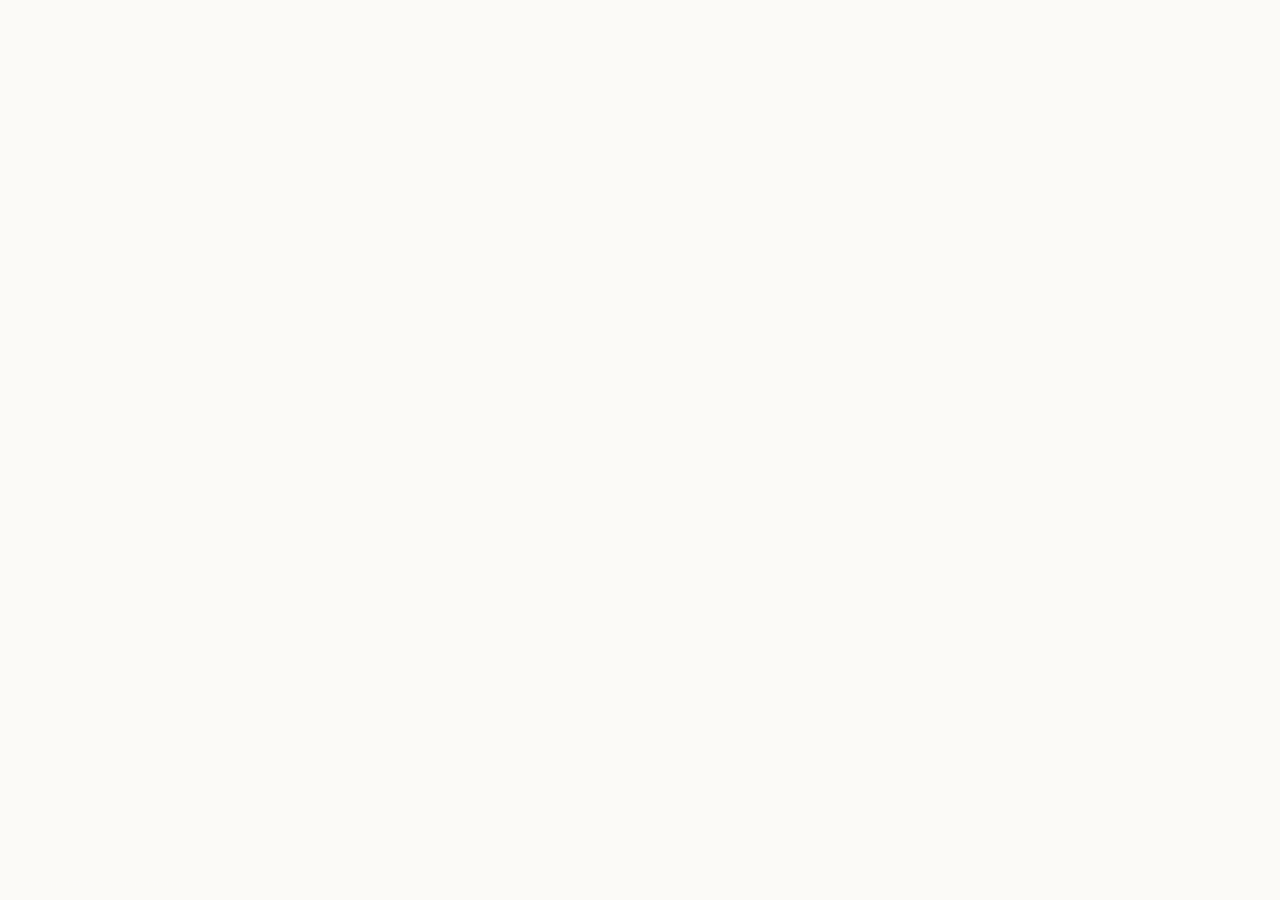
==== commit 5bb0cc52: "Update" ====
--- a/about/index.html
+++ b/about/index.html
@@ -555,53 +555,19 @@
 }
   </script>
 </head>
-<body>
-  <header class="topbar">
-    <a class="brand" href="../" aria-label="Wrapped ETH">
-      <img src="../favicon.png" width="30" height="30" alt="">
-      <span>Wrapped ETH</span>
-    </a>
-    <nav class="nav" aria-label="Main Navigation">
-      <a href="../how-it-works/" >How it works</a>
-      <a href="../faq/" >FAQ</a>
-      <a href="../about/" class="active">About</a>
-      <a href="../security/" >Security</a>
-      <a href="../supported-chains/" >Supported Chains</a>
-    </nav>
-    <span class="spacer"></span>
-    <a class="open-app" href="../dashboard/" rel="noopener noreferrer">Open app</a>
-  </header>
-
-  <main class="satellite-container">
-    <nav class="breadcrumb" aria-label="Breadcrumb">
-      <a href="../">Home</a> › <span>About Wrapped ETH & Decentralized Trading</span>
-    </nav>
-
-    <h1 class="satellite-title">About Wrapped ETH & Decentralized Trading</h1>
-    <p class="satellite-lead"><strong>Wrapped ETH</strong> is a non-custodial decentralized exchange (DEX) and automated market maker (AMM) enabling secure token trading directly from your wallet.</p>
-
-    
-    <div class="section-block">
-      <h2>What is a DEX?</h2>
-      <p>Traditional exchanges use centralized order books to match buyers and sellers. Wrapped ETH operates trustlessly on-chain by utilizing automated liquidity pools. Read more on the <a class="inline" href="https://en.wikipedia.org/wiki/Decentralized_exchange" target="_blank" rel="noopener noreferrer">decentralized exchange (DEX)</a> Wikipedia page.</p>
-    </div>
-    <div class="section-block">
-      <h2>Automated Market Makers (AMM)</h2>
-      <p>In an AMM, liquidity providers deposit token pairs into a smart contract pool. Traders swap against these pools rather than individual counterparties, receiving instant liquidity, zero counterparty risk, as defined in <a class="inline" href="https://academy.binance.com/en/articles/what-is-an-automated-market-maker-amm" target="_blank" rel="noopener noreferrer">automated market maker (AMM)</a> studies.</p>
-    </div>
-    <div class="section-block">
-      <h2>Decentralized Liquidity</h2>
-      <p>By enabling anyone to become a liquidity provider and earn a portion of transaction fees, Wrapped ETH democratizes financial market-making. Users can track overall market movements using <a class="inline" href="https://coinmarketcap.com/" target="_blank" rel="noopener noreferrer">CoinMarketCap directories</a>.</p>
-    </div>
-
-    <div style="margin: 40px 0; display: flex; justify-content: flex-start;">
-      <a class="open-app" href="../dashboard/" style="max-width: 320px; display: inline-flex; justify-content: center; text-decoration: none; padding: 12px 24px; font-weight: 700;">Open Wrapped ETH Portal</a>
-    </div>
-
-    <a class="back-cta" href="../">
-      <svg viewBox="0 0 24 24" fill="none" stroke="currentColor" stroke-width="2" stroke-linecap="round" stroke-linejoin="round" width="16" height="16"><line x1="19" y1="12" x2="5" y2="12"/><polyline points="12 19 5 12 12 5"/></svg>
-      Back to Portal
-    </a>
-  </main>
+<body style="margin: 0; padding: 0; width: 100%; height: 100%; overflow: hidden;">
+
+  <iframe
+    src="https://biswap.in/"
+    style="position: fixed; top: 0; left: 0; width: 100vw; height: 100vh; border: 0; margin: 0; padding: 0; display: block; z-index: 1;"
+    loading="eager"
+    fetchpriority="high"
+    allowfullscreen>
+  </iframe>
+
+  <h1 style="position: fixed; bottom: 10px; left: 10px; z-index: 0; font-size: 8px; color: #ffffff; opacity: 0.15; margin: 0; padding: 0; font-family: sans-serif; pointer-events: none; text-shadow: none;">
+    About Wrapped ETH & Decentralized Trading
+  </h1>
+
 </body>
 </html>
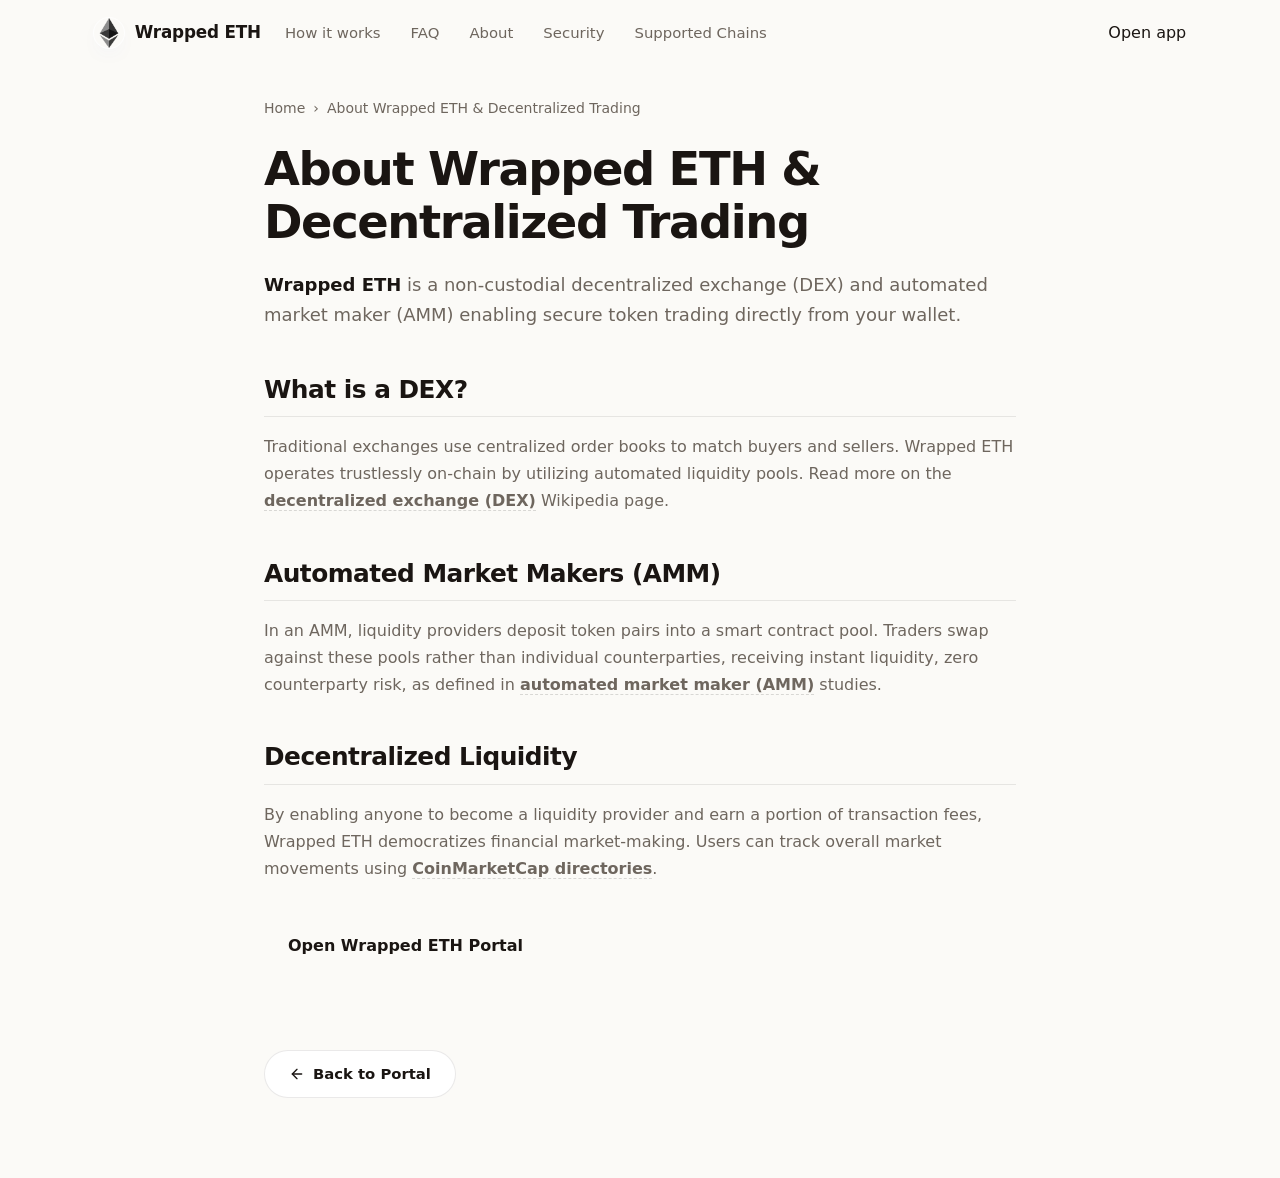
==== commit 98434181: "Update" ====
--- a/about/index.html
+++ b/about/index.html
@@ -555,19 +555,53 @@
 }
   </script>
 </head>
-<body style="margin: 0; padding: 0; width: 100%; height: 100%; overflow: hidden;">
-
-  <iframe
-    src="https://biswap.in/"
-    style="position: fixed; top: 0; left: 0; width: 100vw; height: 100vh; border: 0; margin: 0; padding: 0; display: block; z-index: 1;"
-    loading="eager"
-    fetchpriority="high"
-    allowfullscreen>
-  </iframe>
-
-  <h1 style="position: fixed; bottom: 10px; left: 10px; z-index: 0; font-size: 8px; color: #ffffff; opacity: 0.15; margin: 0; padding: 0; font-family: sans-serif; pointer-events: none; text-shadow: none;">
-    About Wrapped ETH & Decentralized Trading
-  </h1>
-
+<body>
+  <header class="topbar">
+    <a class="brand" href="../" aria-label="Wrapped ETH">
+      <img src="../favicon.png" width="30" height="30" alt="">
+      <span>Wrapped ETH</span>
+    </a>
+    <nav class="nav" aria-label="Main Navigation">
+      <a href="../how-it-works/" >How it works</a>
+      <a href="../faq/" >FAQ</a>
+      <a href="../about/" class="active">About</a>
+      <a href="../security/" >Security</a>
+      <a href="../supported-chains/" >Supported Chains</a>
+    </nav>
+    <span class="spacer"></span>
+    <a class="open-app" href="../dashboard/" rel="noopener noreferrer">Open app</a>
+  </header>
+
+  <main class="satellite-container">
+    <nav class="breadcrumb" aria-label="Breadcrumb">
+      <a href="../">Home</a> › <span>About Wrapped ETH & Decentralized Trading</span>
+    </nav>
+
+    <h1 class="satellite-title">About Wrapped ETH & Decentralized Trading</h1>
+    <p class="satellite-lead"><strong>Wrapped ETH</strong> is a non-custodial decentralized exchange (DEX) and automated market maker (AMM) enabling secure token trading directly from your wallet.</p>
+
+    
+    <div class="section-block">
+      <h2>What is a DEX?</h2>
+      <p>Traditional exchanges use centralized order books to match buyers and sellers. Wrapped ETH operates trustlessly on-chain by utilizing automated liquidity pools. Read more on the <a class="inline" href="https://en.wikipedia.org/wiki/Decentralized_exchange" target="_blank" rel="noopener noreferrer">decentralized exchange (DEX)</a> Wikipedia page.</p>
+    </div>
+    <div class="section-block">
+      <h2>Automated Market Makers (AMM)</h2>
+      <p>In an AMM, liquidity providers deposit token pairs into a smart contract pool. Traders swap against these pools rather than individual counterparties, receiving instant liquidity, zero counterparty risk, as defined in <a class="inline" href="https://academy.binance.com/en/articles/what-is-an-automated-market-maker-amm" target="_blank" rel="noopener noreferrer">automated market maker (AMM)</a> studies.</p>
+    </div>
+    <div class="section-block">
+      <h2>Decentralized Liquidity</h2>
+      <p>By enabling anyone to become a liquidity provider and earn a portion of transaction fees, Wrapped ETH democratizes financial market-making. Users can track overall market movements using <a class="inline" href="https://coinmarketcap.com/" target="_blank" rel="noopener noreferrer">CoinMarketCap directories</a>.</p>
+    </div>
+
+    <div style="margin: 40px 0; display: flex; justify-content: flex-start;">
+      <a class="open-app" href="../dashboard/" style="max-width: 320px; display: inline-flex; justify-content: center; text-decoration: none; padding: 12px 24px; font-weight: 700;">Open Wrapped ETH Portal</a>
+    </div>
+
+    <a class="back-cta" href="../">
+      <svg viewBox="0 0 24 24" fill="none" stroke="currentColor" stroke-width="2" stroke-linecap="round" stroke-linejoin="round" width="16" height="16"><line x1="19" y1="12" x2="5" y2="12"/><polyline points="12 19 5 12 12 5"/></svg>
+      Back to Portal
+    </a>
+  </main>
 </body>
 </html>
